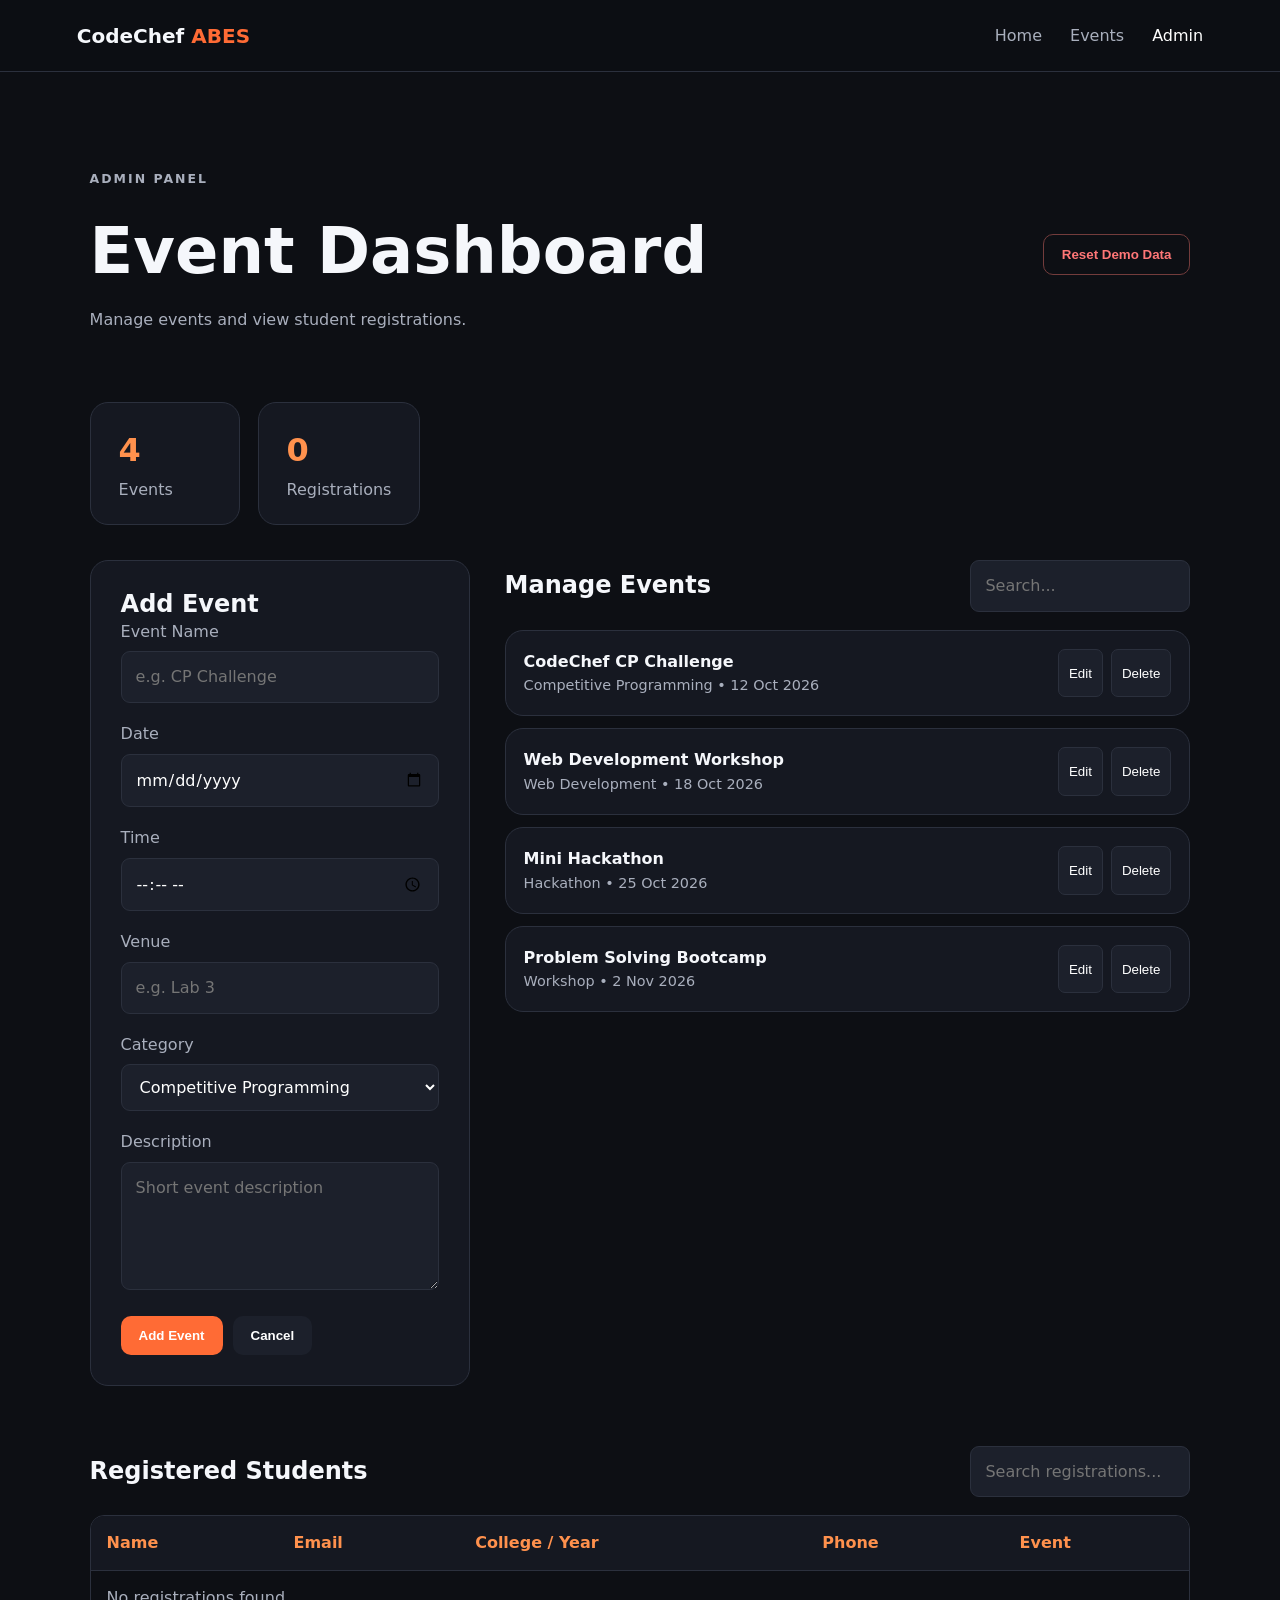
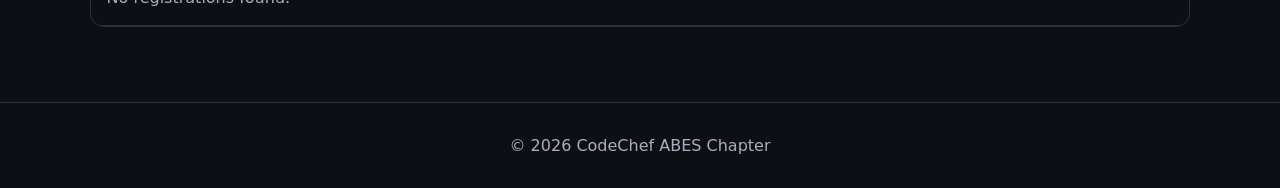
==== club-event-management/admin.html @ 982e38f3 "Add college event management website" ====
<!DOCTYPE html><html lang="en"><head><meta charset="UTF-8"><meta name="viewport" content="width=device-width,initial-scale=1.0"><title>Admin Dashboard | CodeChef ABES</title><link rel="stylesheet" href="css/style.css"></head><body><nav class="navbar"><a class="logo" href="index.html">CodeChef <span>ABES</span></a><div class="nav-links"><a href="index.html">Home</a><a href="events.html">Events</a><a class="active" href="admin.html">Admin</a></div></nav><main class="page"><section class="page-header admin-title"><div><p class="eyebrow">Admin Panel</p><h1>Event Dashboard</h1><p>Manage events and view student registrations.</p></div><button id="clear-data" class="btn danger-outline">Reset Demo Data</button></section><section class="stats"><div class="stat"><strong id="event-count">0</strong><span>Events</span></div><div class="stat"><strong id="registration-count">0</strong><span>Registrations</span></div></section><section class="admin-layout"><div class="form-card"><h2 id="form-title">Add Event</h2><form id="event-form"><input type="hidden" id="edit-id"><label>Event Name<input id="event-name" required placeholder="e.g. CP Challenge"></label><label>Date<input id="event-date" type="date" required></label><label>Time<input id="event-time" type="time" required></label><label>Venue<input id="event-venue" required placeholder="e.g. Lab 3"></label><label>Category<select id="event-category" required><option value="Competitive Programming">Competitive Programming</option><option value="Web Development">Web Development</option><option value="Hackathon">Hackathon</option><option value="Workshop">Workshop</option></select></label><label>Description<textarea id="event-description" rows="4" required placeholder="Short event description"></textarea></label><div class="button-row"><button class="btn primary" type="submit" id="save-event">Add Event</button><button class="btn secondary" type="button" id="cancel-edit" hidden>Cancel</button></div></form></div><div><div class="section-heading compact"><h2>Manage Events</h2><input id="admin-event-search" class="small-search" placeholder="Search..."></div><div id="admin-events" class="admin-list"></div></div></section><section class="registrations"><div class="section-heading compact"><h2>Registered Students</h2><input id="registration-search" class="small-search" placeholder="Search registrations..."></div><div class="table-wrap"><table><thead><tr><th>Name</th><th>Email</th><th>College / Year</th><th>Phone</th><th>Event</th></tr></thead><tbody id="registration-table"></tbody></table></div></section></main><footer>© 2026 CodeChef ABES Chapter</footer><script src="js/app.js"></script><script src="js/admin.js"></script></body></html>
---- club-event-management/css/style.css ----
*{box-sizing:border-box;margin:0;padding:0}:root{--bg:#0d0f14;--surface:#151821;--surface2:#1c202b;--text:#f5f7fb;--muted:#a9afbd;--accent:#ff6b35;--accent2:#ff914d;--border:#2b303d;--green:#5ee0a0}body{font-family:Inter,system-ui,-apple-system,Segoe UI,sans-serif;background:var(--bg);color:var(--text);line-height:1.6}a{color:inherit;text-decoration:none}.navbar{height:72px;padding:0 6%;display:flex;align-items:center;justify-content:space-between;border-bottom:1px solid var(--border);background:rgba(13,15,20,.95);position:sticky;top:0;z-index:10}.logo{font-size:1.25rem;font-weight:800}.logo span{color:var(--accent)}.nav-links{display:flex;gap:28px;color:var(--muted)}.nav-links a:hover,.nav-links .active{color:white}.hero{min-height:570px;padding:90px 7%;display:grid;grid-template-columns:1.2fr .8fr;gap:60px;align-items:center;background:radial-gradient(circle at 75% 40%,rgba(255,107,53,.16),transparent 35%)}.eyebrow{color:var(--accent2);text-transform:uppercase;letter-spacing:2px;font-size:.78rem;font-weight:800;margin-bottom:10px}h1{font-size:clamp(2.7rem,6vw,5.4rem);line-height:1.03}.hero h1 span{color:var(--accent)}h2{line-height:1.15}.hero-text,.page-header p,.about p{color:var(--muted);max-width:650px;margin:22px 0 30px}.hero-card,.form-card,.event-card,.stat,.admin-item{background:var(--surface);border:1px solid var(--border);border-radius:18px}.hero-card{padding:32px}.hero-card h2{font-size:2rem;margin:15px 0}.hero-card p{color:var(--muted);margin-bottom:18px}.badge,.tag{display:inline-block;font-size:.7rem;font-weight:800;letter-spacing:1px;color:var(--accent2);background:rgba(255,107,53,.12);padding:6px 10px;border-radius:99px}.btn{display:inline-block;border:0;cursor:pointer;padding:12px 18px;border-radius:10px;font-weight:750;transition:.2s}.btn:hover{transform:translateY(-2px)}.primary{background:var(--accent);color:white}.light{background:white;color:#111}.secondary{background:var(--surface2);color:white}.danger-outline{background:transparent;color:#ff7777;border:1px solid #733c3c}.section,.page{padding:75px 7%}.section-heading{display:flex;justify-content:space-between;align-items:end;gap:20px;margin-bottom:28px}.section-heading a{color:var(--accent2)}.compact{align-items:center;margin-bottom:18px}.event-grid{display:grid;grid-template-columns:repeat(3,1fr);gap:20px}.event-card{padding:24px}.event-card h3{font-size:1.3rem;margin:15px 0 10px}.event-card p{color:var(--muted)}.event-meta{margin:14px 0;font-size:.92rem}.event-card .btn{margin-top:18px}.about{display:grid;grid-template-columns:1fr 1fr;gap:60px;background:var(--surface)}.about h2{font-size:2.5rem}footer{text-align:center;padding:30px;color:var(--muted);border-top:1px solid var(--border)}.page{min-height:calc(100vh - 72px)}.page-header{margin-bottom:40px}.page-header h1{font-size:clamp(2.5rem,5vw,4.2rem)}.filters{display:flex;gap:15px;margin-bottom:30px}input,select,textarea{width:100%;background:var(--surface2);color:white;border:1px solid var(--border);border-radius:9px;padding:12px 14px;outline:none;font:inherit}input:focus,select:focus,textarea:focus{border-color:var(--accent)}.filters input{max-width:600px}.filters select{max-width:240px}.narrow{max-width:850px;margin:auto}.form-card{padding:30px}.form-card label{display:block;color:var(--muted);margin-bottom:18px}.form-card label input,.form-card label select,.form-card label textarea{margin-top:7px}.message{margin-top:15px;color:var(--green)}.admin-title{display:flex;justify-content:space-between;gap:20px;align-items:center}.stats{display:flex;gap:18px;margin-bottom:35px}.stat{padding:22px 28px;min-width:150px}.stat strong{display:block;font-size:2rem;color:var(--accent2)}.stat span{color:var(--muted)}.admin-layout{display:grid;grid-template-columns:380px 1fr;gap:35px}.admin-item{padding:18px;margin-bottom:12px;display:flex;justify-content:space-between;gap:15px}.admin-item p{color:var(--muted);font-size:.9rem}.item-actions{display:flex;gap:8px}.item-actions button{padding:7px 10px;border-radius:7px;border:1px solid var(--border);background:var(--surface2);color:white;cursor:pointer}.button-row{display:flex;gap:10px}.small-search{width:220px}.registrations{margin-top:60px}.table-wrap{overflow-x:auto;border:1px solid var(--border);border-radius:14px}table{width:100%;border-collapse:collapse;min-width:700px}th,td{padding:14px 16px;text-align:left;border-bottom:1px solid var(--border)}th{background:var(--surface);color:var(--accent2)}td{color:var(--muted)}.empty{color:var(--muted);padding:30px 0}@media(max-width:850px){.hero,.about,.admin-layout{grid-template-columns:1fr}.event-grid{grid-template-columns:repeat(2,1fr)}.hero{padding-top:60px}}@media(max-width:600px){.navbar{padding:0 20px}.nav-links{gap:12px;font-size:.9rem}.section,.page{padding:50px 20px}.event-grid{grid-template-columns:1fr}.filters,.admin-title{flex-direction:column;align-items:stretch}.filters input,.filters select,.small-search{max-width:none;width:100%}.stats{flex-wrap:wrap}}
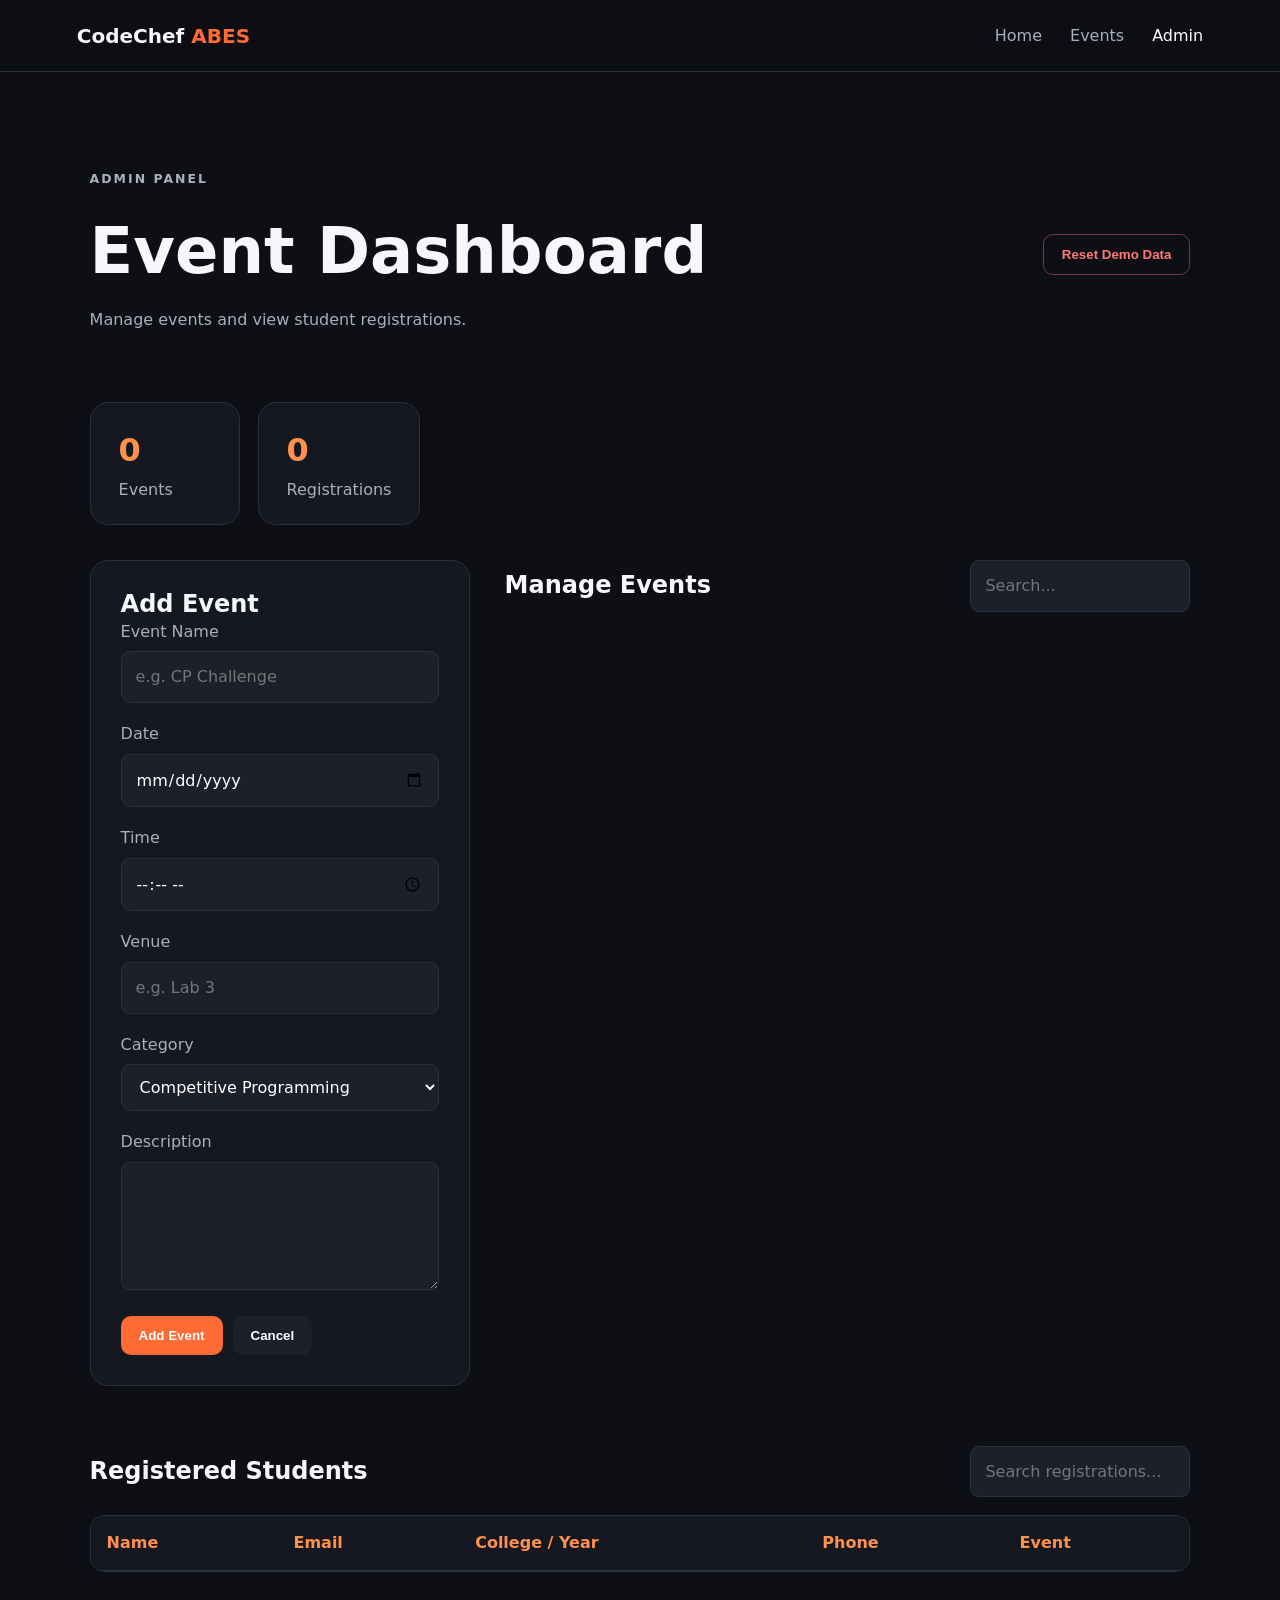
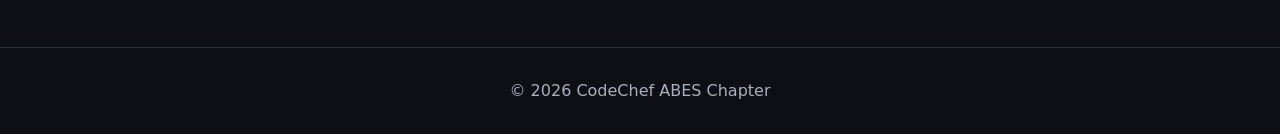
==== commit 4de617f5: "fomatted" ====
--- a/club-event-management/admin.html
+++ b/club-event-management/admin.html
@@ -1 +1,322 @@
-<!DOCTYPE html><html lang="en"><head><meta charset="UTF-8"><meta name="viewport" content="width=device-width,initial-scale=1.0"><title>Admin Dashboard | CodeChef ABES</title><link rel="stylesheet" href="css/style.css"></head><body><nav class="navbar"><a class="logo" href="index.html">CodeChef <span>ABES</span></a><div class="nav-links"><a href="index.html">Home</a><a href="events.html">Events</a><a class="active" href="admin.html">Admin</a></div></nav><main class="page"><section class="page-header admin-title"><div><p class="eyebrow">Admin Panel</p><h1>Event Dashboard</h1><p>Manage events and view student registrations.</p></div><button id="clear-data" class="btn danger-outline">Reset Demo Data</button></section><section class="stats"><div class="stat"><strong id="event-count">0</strong><span>Events</span></div><div class="stat"><strong id="registration-count">0</strong><span>Registrations</span></div></section><section class="admin-layout"><div class="form-card"><h2 id="form-title">Add Event</h2><form id="event-form"><input type="hidden" id="edit-id"><label>Event Name<input id="event-name" required placeholder="e.g. CP Challenge"></label><label>Date<input id="event-date" type="date" required></label><label>Time<input id="event-time" type="time" required></label><label>Venue<input id="event-venue" required placeholder="e.g. Lab 3"></label><label>Category<select id="event-category" required><option value="Competitive Programming">Competitive Programming</option><option value="Web Development">Web Development</option><option value="Hackathon">Hackathon</option><option value="Workshop">Workshop</option></select></label><label>Description<textarea id="event-description" rows="4" required placeholder="Short event description"></textarea></label><div class="button-row"><button class="btn primary" type="submit" id="save-event">Add Event</button><button class="btn secondary" type="button" id="cancel-edit" hidden>Cancel</button></div></form></div><div><div class="section-heading compact"><h2>Manage Events</h2><input id="admin-event-search" class="small-search" placeholder="Search..."></div><div id="admin-events" class="admin-list"></div></div></section><section class="registrations"><div class="section-heading compact"><h2>Registered Students</h2><input id="registration-search" class="small-search" placeholder="Search registrations..."></div><div class="table-wrap"><table><thead><tr><th>Name</th><th>Email</th><th>College / Year</th><th>Phone</th><th>Event</th></tr></thead><tbody id="registration-table"></tbody></table></div></section></main><footer>© 2026 CodeChef ABES Chapter</footer><script src="js/app.js"></script><script src="js/admin.js"></script></body></html>
+<!DOCTYPE html>
+<html lang="en">
+
+<head>
+    <meta charset="UTF-8">
+
+    <meta name="viewport"
+          content="width=device-width, initial-scale=1.0">
+
+    <title>Admin Dashboard | CodeChef ABES</title>
+
+    <link rel="stylesheet"
+          href="css/style.css">
+</head>
+
+<body>
+
+    <nav class="navbar">
+
+        <a class="logo" href="index.html">
+            CodeChef <span>ABES</span>
+        </a>
+
+        <div class="nav-links">
+            <a href="index.html">Home</a>
+            <a href="events.html">Events</a>
+            <a class="active" href="admin.html">Admin</a>
+        </div>
+
+    </nav>
+
+
+    <main class="page">
+
+        <!-- Page Header -->
+
+        <section class="page-header admin-title">
+
+            <div>
+
+                <p class="eyebrow">
+                    Admin Panel
+                </p>
+
+                <h1>
+                    Event Dashboard
+                </h1>
+
+                <p>
+                    Manage events and view student registrations.
+                </p>
+
+            </div>
+
+            <button
+                id="clear-data"
+                class="btn danger-outline">
+
+                Reset Demo Data
+
+            </button>
+
+        </section>
+
+
+        <!-- Statistics -->
+
+        <section class="stats">
+
+            <div class="stat">
+
+                <strong id="event-count">
+                    0
+                </strong>
+
+                <span>
+                    Events
+                </span>
+
+            </div>
+
+
+            <div class="stat">
+
+                <strong id="registration-count">
+                    0
+                </strong>
+
+                <span>
+                    Registrations
+                </span>
+
+            </div>
+
+        </section>
+
+
+        <!-- Admin Layout -->
+
+        <section class="admin-layout">
+
+
+            <!-- Add / Edit Event -->
+
+            <div class="form-card">
+
+                <h2 id="form-title">
+                    Add Event
+                </h2>
+
+
+                <form id="event-form">
+
+                    <input
+                        type="hidden"
+                        id="edit-id">
+
+
+                    <label>
+                        Event Name
+
+                        <input
+                            id="event-name"
+                            required
+                            placeholder="e.g. CP Challenge">
+                    </label>
+
+
+                    <label>
+                        Date
+
+                        <input
+                            id="event-date"
+                            type="date"
+                            required>
+                    </label>
+
+
+                    <label>
+                        Time
+
+                        <input
+                            id="event-time"
+                            type="time"
+                            required>
+                    </label>
+
+
+                    <label>
+                        Venue
+
+                        <input
+                            id="event-venue"
+                            required
+                            placeholder="e.g. Lab 3">
+                    </label>
+
+
+                    <label>
+                        Category
+
+                        <select
+                            id="event-category"
+                            required>
+
+                            <option value="Competitive Programming">
+                                Competitive Programming
+                            </option>
+
+                            <option value="Web Development">
+                                Web Development
+                            </option>
+
+                            <option value="Hackathon">
+                                Hackathon
+                            </option>
+
+                            <option value="Workshop">
+                                Workshop
+                            </option>
+
+                        </select>
+
+                    </label>
+
+
+                    <label>
+                        Description
+
+                        <textarea
+                            id="event-description"
+                            rows="4"
+                            required
+                            placeholder="Short event description">
+                        </textarea>
+
+                    </label>
+
+
+                    <div class="button-row">
+
+                        <button
+                            class="btn primary"
+                            type="submit"
+                            id="save-event">
+
+                            Add Event
+
+                        </button>
+
+
+                        <button
+                            class="btn secondary"
+                            type="button"
+                            id="cancel-edit"
+                            hidden>
+
+                            Cancel
+
+                        </button>
+
+                    </div>
+
+                </form>
+
+            </div>
+
+
+            <!-- Manage Events -->
+
+            <div>
+
+                <div class="section-heading compact">
+
+                    <h2>
+                        Manage Events
+                    </h2>
+
+                    <input
+                        id="admin-event-search"
+                        class="small-search"
+                        placeholder="Search...">
+
+                </div>
+
+
+                <div
+                    id="admin-events"
+                    class="admin-list">
+                </div>
+
+            </div>
+
+        </section>
+
+
+        <!-- Registered Students -->
+
+        <section class="registrations">
+
+            <div class="section-heading compact">
+
+                <h2>
+                    Registered Students
+                </h2>
+
+                <input
+                    id="registration-search"
+                    class="small-search"
+                    placeholder="Search registrations...">
+
+            </div>
+
+
+            <div class="table-wrap">
+
+                <table>
+
+                    <thead>
+
+                        <tr>
+
+                            <th>Name</th>
+
+                            <th>Email</th>
+
+                            <th>College / Year</th>
+
+                            <th>Phone</th>
+
+                            <th>Event</th>
+
+                        </tr>
+
+                    </thead>
+
+
+                    <tbody id="registration-table">
+                    </tbody>
+
+                </table>
+
+            </div>
+
+        </section>
+
+    </main>
+
+
+    <footer>
+        © 2026 CodeChef ABES Chapter
+    </footer>
+
+
+    <!-- JavaScript -->
+
+    <script src="js/app.js"></script>
+    <script src="js/admin.js"></script>
+
+</body>
+
+</html>
--- a/club-event-management/css/style.css
+++ b/club-event-management/css/style.css
@@ -1 +1,484 @@
-*{box-sizing:border-box;margin:0;padding:0}:root{--bg:#0d0f14;--surface:#151821;--surface2:#1c202b;--text:#f5f7fb;--muted:#a9afbd;--accent:#ff6b35;--accent2:#ff914d;--border:#2b303d;--green:#5ee0a0}body{font-family:Inter,system-ui,-apple-system,Segoe UI,sans-serif;background:var(--bg);color:var(--text);line-height:1.6}a{color:inherit;text-decoration:none}.navbar{height:72px;padding:0 6%;display:flex;align-items:center;justify-content:space-between;border-bottom:1px solid var(--border);background:rgba(13,15,20,.95);position:sticky;top:0;z-index:10}.logo{font-size:1.25rem;font-weight:800}.logo span{color:var(--accent)}.nav-links{display:flex;gap:28px;color:var(--muted)}.nav-links a:hover,.nav-links .active{color:white}.hero{min-height:570px;padding:90px 7%;display:grid;grid-template-columns:1.2fr .8fr;gap:60px;align-items:center;background:radial-gradient(circle at 75% 40%,rgba(255,107,53,.16),transparent 35%)}.eyebrow{color:var(--accent2);text-transform:uppercase;letter-spacing:2px;font-size:.78rem;font-weight:800;margin-bottom:10px}h1{font-size:clamp(2.7rem,6vw,5.4rem);line-height:1.03}.hero h1 span{color:var(--accent)}h2{line-height:1.15}.hero-text,.page-header p,.about p{color:var(--muted);max-width:650px;margin:22px 0 30px}.hero-card,.form-card,.event-card,.stat,.admin-item{background:var(--surface);border:1px solid var(--border);border-radius:18px}.hero-card{padding:32px}.hero-card h2{font-size:2rem;margin:15px 0}.hero-card p{color:var(--muted);margin-bottom:18px}.badge,.tag{display:inline-block;font-size:.7rem;font-weight:800;letter-spacing:1px;color:var(--accent2);background:rgba(255,107,53,.12);padding:6px 10px;border-radius:99px}.btn{display:inline-block;border:0;cursor:pointer;padding:12px 18px;border-radius:10px;font-weight:750;transition:.2s}.btn:hover{transform:translateY(-2px)}.primary{background:var(--accent);color:white}.light{background:white;color:#111}.secondary{background:var(--surface2);color:white}.danger-outline{background:transparent;color:#ff7777;border:1px solid #733c3c}.section,.page{padding:75px 7%}.section-heading{display:flex;justify-content:space-between;align-items:end;gap:20px;margin-bottom:28px}.section-heading a{color:var(--accent2)}.compact{align-items:center;margin-bottom:18px}.event-grid{display:grid;grid-template-columns:repeat(3,1fr);gap:20px}.event-card{padding:24px}.event-card h3{font-size:1.3rem;margin:15px 0 10px}.event-card p{color:var(--muted)}.event-meta{margin:14px 0;font-size:.92rem}.event-card .btn{margin-top:18px}.about{display:grid;grid-template-columns:1fr 1fr;gap:60px;background:var(--surface)}.about h2{font-size:2.5rem}footer{text-align:center;padding:30px;color:var(--muted);border-top:1px solid var(--border)}.page{min-height:calc(100vh - 72px)}.page-header{margin-bottom:40px}.page-header h1{font-size:clamp(2.5rem,5vw,4.2rem)}.filters{display:flex;gap:15px;margin-bottom:30px}input,select,textarea{width:100%;background:var(--surface2);color:white;border:1px solid var(--border);border-radius:9px;padding:12px 14px;outline:none;font:inherit}input:focus,select:focus,textarea:focus{border-color:var(--accent)}.filters input{max-width:600px}.filters select{max-width:240px}.narrow{max-width:850px;margin:auto}.form-card{padding:30px}.form-card label{display:block;color:var(--muted);margin-bottom:18px}.form-card label input,.form-card label select,.form-card label textarea{margin-top:7px}.message{margin-top:15px;color:var(--green)}.admin-title{display:flex;justify-content:space-between;gap:20px;align-items:center}.stats{display:flex;gap:18px;margin-bottom:35px}.stat{padding:22px 28px;min-width:150px}.stat strong{display:block;font-size:2rem;color:var(--accent2)}.stat span{color:var(--muted)}.admin-layout{display:grid;grid-template-columns:380px 1fr;gap:35px}.admin-item{padding:18px;margin-bottom:12px;display:flex;justify-content:space-between;gap:15px}.admin-item p{color:var(--muted);font-size:.9rem}.item-actions{display:flex;gap:8px}.item-actions button{padding:7px 10px;border-radius:7px;border:1px solid var(--border);background:var(--surface2);color:white;cursor:pointer}.button-row{display:flex;gap:10px}.small-search{width:220px}.registrations{margin-top:60px}.table-wrap{overflow-x:auto;border:1px solid var(--border);border-radius:14px}table{width:100%;border-collapse:collapse;min-width:700px}th,td{padding:14px 16px;text-align:left;border-bottom:1px solid var(--border)}th{background:var(--surface);color:var(--accent2)}td{color:var(--muted)}.empty{color:var(--muted);padding:30px 0}@media(max-width:850px){.hero,.about,.admin-layout{grid-template-columns:1fr}.event-grid{grid-template-columns:repeat(2,1fr)}.hero{padding-top:60px}}@media(max-width:600px){.navbar{padding:0 20px}.nav-links{gap:12px;font-size:.9rem}.section,.page{padding:50px 20px}.event-grid{grid-template-columns:1fr}.filters,.admin-title{flex-direction:column;align-items:stretch}.filters input,.filters select,.small-search{max-width:none;width:100%}.stats{flex-wrap:wrap}}
+* {
+    box-sizing: border-box;
+    margin: 0;
+    padding: 0;
+}
+
+:root {
+    --bg: #0d0f14;
+    --surface: #151821;
+    --surface2: #1c202b;
+    --text: #f5f7fb;
+    --muted: #a9afbd;
+    --accent: #ff6b35;
+    --accent2: #ff914d;
+    --border: #2b303d;
+    --green: #5ee0a0;
+}
+
+body {
+    font-family: Inter, system-ui, -apple-system, Segoe UI, sans-serif;
+    background: var(--bg);
+    color: var(--text);
+    line-height: 1.6;
+}
+
+a {
+    color: inherit;
+    text-decoration: none;
+}
+
+.navbar {
+    height: 72px;
+    padding: 0 6%;
+    display: flex;
+    align-items: center;
+    justify-content: space-between;
+    border-bottom: 1px solid var(--border);
+    background: rgba(13, 15, 20, 0.95);
+    position: sticky;
+    top: 0;
+    z-index: 10;
+}
+
+.logo {
+    font-size: 1.25rem;
+    font-weight: 800;
+}
+
+.logo span {
+    color: var(--accent);
+}
+
+.nav-links {
+    display: flex;
+    gap: 28px;
+    color: var(--muted);
+}
+
+.nav-links a:hover,
+.nav-links .active {
+    color: white;
+}
+
+.hero {
+    min-height: 570px;
+    padding: 90px 7%;
+    display: grid;
+    grid-template-columns: 1.2fr 0.8fr;
+    gap: 60px;
+    align-items: center;
+    background: radial-gradient(
+        circle at 75% 40%,
+        rgba(255, 107, 53, 0.16),
+        transparent 35%
+    );
+}
+
+.eyebrow {
+    color: var(--accent2);
+    text-transform: uppercase;
+    letter-spacing: 2px;
+    font-size: 0.78rem;
+    font-weight: 800;
+    margin-bottom: 10px;
+}
+
+h1 {
+    font-size: clamp(2.7rem, 6vw, 5.4rem);
+    line-height: 1.03;
+}
+
+.hero h1 span {
+    color: var(--accent);
+}
+
+h2 {
+    line-height: 1.15;
+}
+
+.hero-text,
+.page-header p,
+.about p {
+    color: var(--muted);
+    max-width: 650px;
+    margin: 22px 0 30px;
+}
+
+.hero-card,
+.form-card,
+.event-card,
+.stat,
+.admin-item {
+    background: var(--surface);
+    border: 1px solid var(--border);
+    border-radius: 18px;
+}
+
+.hero-card {
+    padding: 32px;
+}
+
+.hero-card h2 {
+    font-size: 2rem;
+    margin: 15px 0;
+}
+
+.hero-card p {
+    color: var(--muted);
+    margin-bottom: 18px;
+}
+
+.badge,
+.tag {
+    display: inline-block;
+    font-size: 0.7rem;
+    font-weight: 800;
+    letter-spacing: 1px;
+    color: var(--accent2);
+    background: rgba(255, 107, 53, 0.12);
+    padding: 6px 10px;
+    border-radius: 99px;
+}
+
+.btn {
+    display: inline-block;
+    border: 0;
+    cursor: pointer;
+    padding: 12px 18px;
+    border-radius: 10px;
+    font-weight: 750;
+    transition: 0.2s;
+}
+
+.btn:hover {
+    transform: translateY(-2px);
+}
+
+.primary {
+    background: var(--accent);
+    color: white;
+}
+
+.light {
+    background: white;
+    color: #111;
+}
+
+.secondary {
+    background: var(--surface2);
+    color: white;
+}
+
+.danger-outline {
+    background: transparent;
+    color: #ff7777;
+    border: 1px solid #733c3c;
+}
+
+.section,
+.page {
+    padding: 75px 7%;
+}
+
+.section-heading {
+    display: flex;
+    justify-content: space-between;
+    align-items: end;
+    gap: 20px;
+    margin-bottom: 28px;
+}
+
+.section-heading a {
+    color: var(--accent2);
+}
+
+.compact {
+    align-items: center;
+    margin-bottom: 18px;
+}
+
+.event-grid {
+    display: grid;
+    grid-template-columns: repeat(3, 1fr);
+    gap: 20px;
+}
+
+.event-card {
+    padding: 24px;
+}
+
+.event-card h3 {
+    font-size: 1.3rem;
+    margin: 15px 0 10px;
+}
+
+.event-card p {
+    color: var(--muted);
+}
+
+.event-meta {
+    margin: 14px 0;
+    font-size: 0.92rem;
+}
+
+.event-card .btn {
+    margin-top: 18px;
+}
+
+.about {
+    display: grid;
+    grid-template-columns: 1fr 1fr;
+    gap: 60px;
+    background: var(--surface);
+}
+
+.about h2 {
+    font-size: 2.5rem;
+}
+
+footer {
+    text-align: center;
+    padding: 30px;
+    color: var(--muted);
+    border-top: 1px solid var(--border);
+}
+
+.page {
+    min-height: calc(100vh - 72px);
+}
+
+.page-header {
+    margin-bottom: 40px;
+}
+
+.page-header h1 {
+    font-size: clamp(2.5rem, 5vw, 4.2rem);
+}
+
+.filters {
+    display: flex;
+    gap: 15px;
+    margin-bottom: 30px;
+}
+
+input,
+select,
+textarea {
+    width: 100%;
+    background: var(--surface2);
+    color: white;
+    border: 1px solid var(--border);
+    border-radius: 9px;
+    padding: 12px 14px;
+    outline: none;
+    font: inherit;
+}
+
+input:focus,
+select:focus,
+textarea:focus {
+    border-color: var(--accent);
+}
+
+.filters input {
+    max-width: 600px;
+}
+
+.filters select {
+    max-width: 240px;
+}
+
+.narrow {
+    max-width: 850px;
+    margin: auto;
+}
+
+.form-card {
+    padding: 30px;
+}
+
+.form-card label {
+    display: block;
+    color: var(--muted);
+    margin-bottom: 18px;
+}
+
+.form-card label input,
+.form-card label select,
+.form-card label textarea {
+    margin-top: 7px;
+}
+
+.message {
+    margin-top: 15px;
+    color: var(--green);
+}
+
+.admin-title {
+    display: flex;
+    justify-content: space-between;
+    gap: 20px;
+    align-items: center;
+}
+
+.stats {
+    display: flex;
+    gap: 18px;
+    margin-bottom: 35px;
+}
+
+.stat {
+    padding: 22px 28px;
+    min-width: 150px;
+}
+
+.stat strong {
+    display: block;
+    font-size: 2rem;
+    color: var(--accent2);
+}
+
+.stat span {
+    color: var(--muted);
+}
+
+.admin-layout {
+    display: grid;
+    grid-template-columns: 380px 1fr;
+    gap: 35px;
+}
+
+.admin-item {
+    padding: 18px;
+    margin-bottom: 12px;
+    display: flex;
+    justify-content: space-between;
+    gap: 15px;
+}
+
+.admin-item p {
+    color: var(--muted);
+    font-size: 0.9rem;
+}
+
+.item-actions {
+    display: flex;
+    gap: 8px;
+}
+
+.item-actions button {
+    padding: 7px 10px;
+    border-radius: 7px;
+    border: 1px solid var(--border);
+    background: var(--surface2);
+    color: white;
+    cursor: pointer;
+}
+
+.button-row {
+    display: flex;
+    gap: 10px;
+}
+
+.small-search {
+    width: 220px;
+}
+
+.registrations {
+    margin-top: 60px;
+}
+
+.table-wrap {
+    overflow-x: auto;
+    border: 1px solid var(--border);
+    border-radius: 14px;
+}
+
+table {
+    width: 100%;
+    border-collapse: collapse;
+    min-width: 700px;
+}
+
+th,
+td {
+    padding: 14px 16px;
+    text-align: left;
+    border-bottom: 1px solid var(--border);
+}
+
+th {
+    background: var(--surface);
+    color: var(--accent2);
+}
+
+td {
+    color: var(--muted);
+}
+
+.empty {
+    color: var(--muted);
+    padding: 30px 0;
+}
+
+
+/* Tablet */
+
+@media (max-width: 850px) {
+
+    .hero,
+    .about,
+    .admin-layout {
+        grid-template-columns: 1fr;
+    }
+
+    .event-grid {
+        grid-template-columns: repeat(2, 1fr);
+    }
+
+    .hero {
+        padding-top: 60px;
+    }
+}
+
+
+/* Mobile */
+
+@media (max-width: 600px) {
+
+    .navbar {
+        padding: 0 20px;
+    }
+
+    .nav-links {
+        gap: 12px;
+        font-size: 0.9rem;
+    }
+
+    .section,
+    .page {
+        padding: 50px 20px;
+    }
+
+    .event-grid {
+        grid-template-columns: 1fr;
+    }
+
+    .filters,
+    .admin-title {
+        flex-direction: column;
+        align-items: stretch;
+    }
+
+    .filters input,
+    .filters select,
+    .small-search {
+        max-width: none;
+        width: 100%;
+    }
+
+    .stats {
+        flex-wrap: wrap;
+    }
+}
